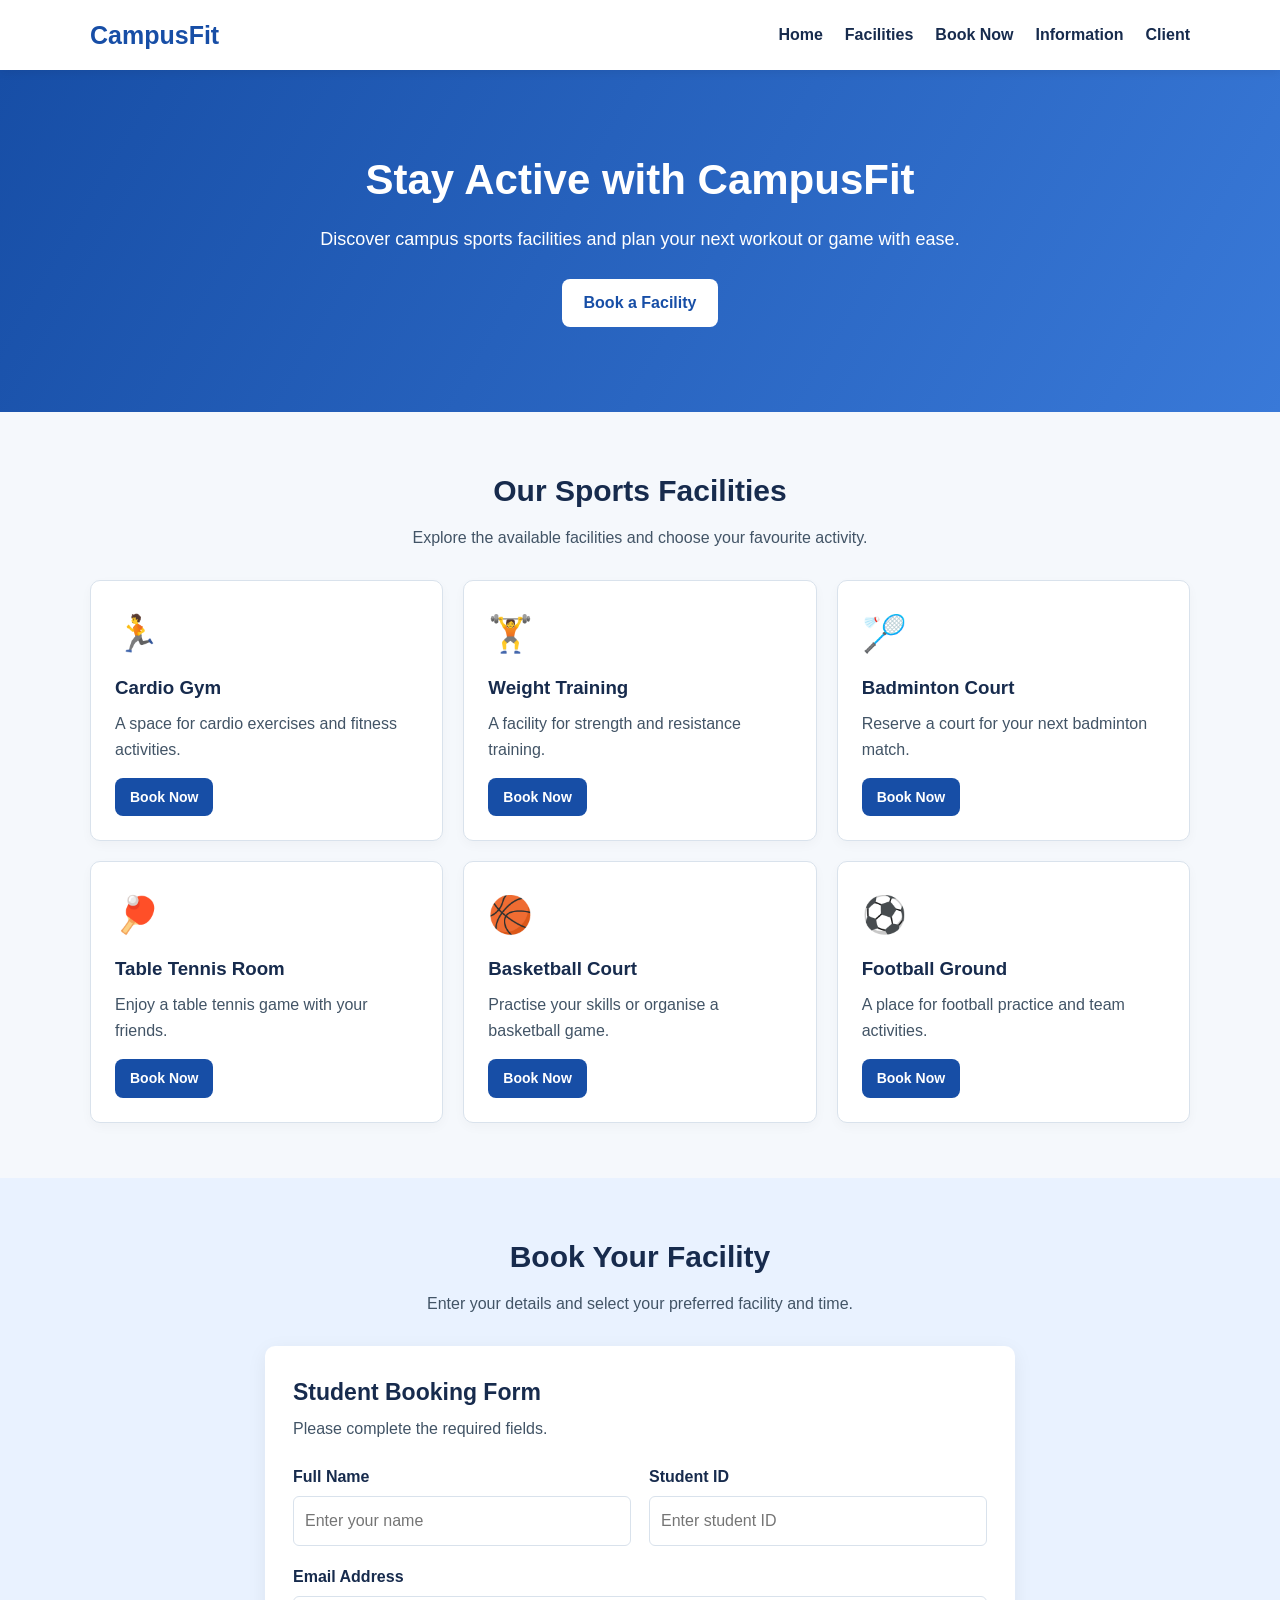
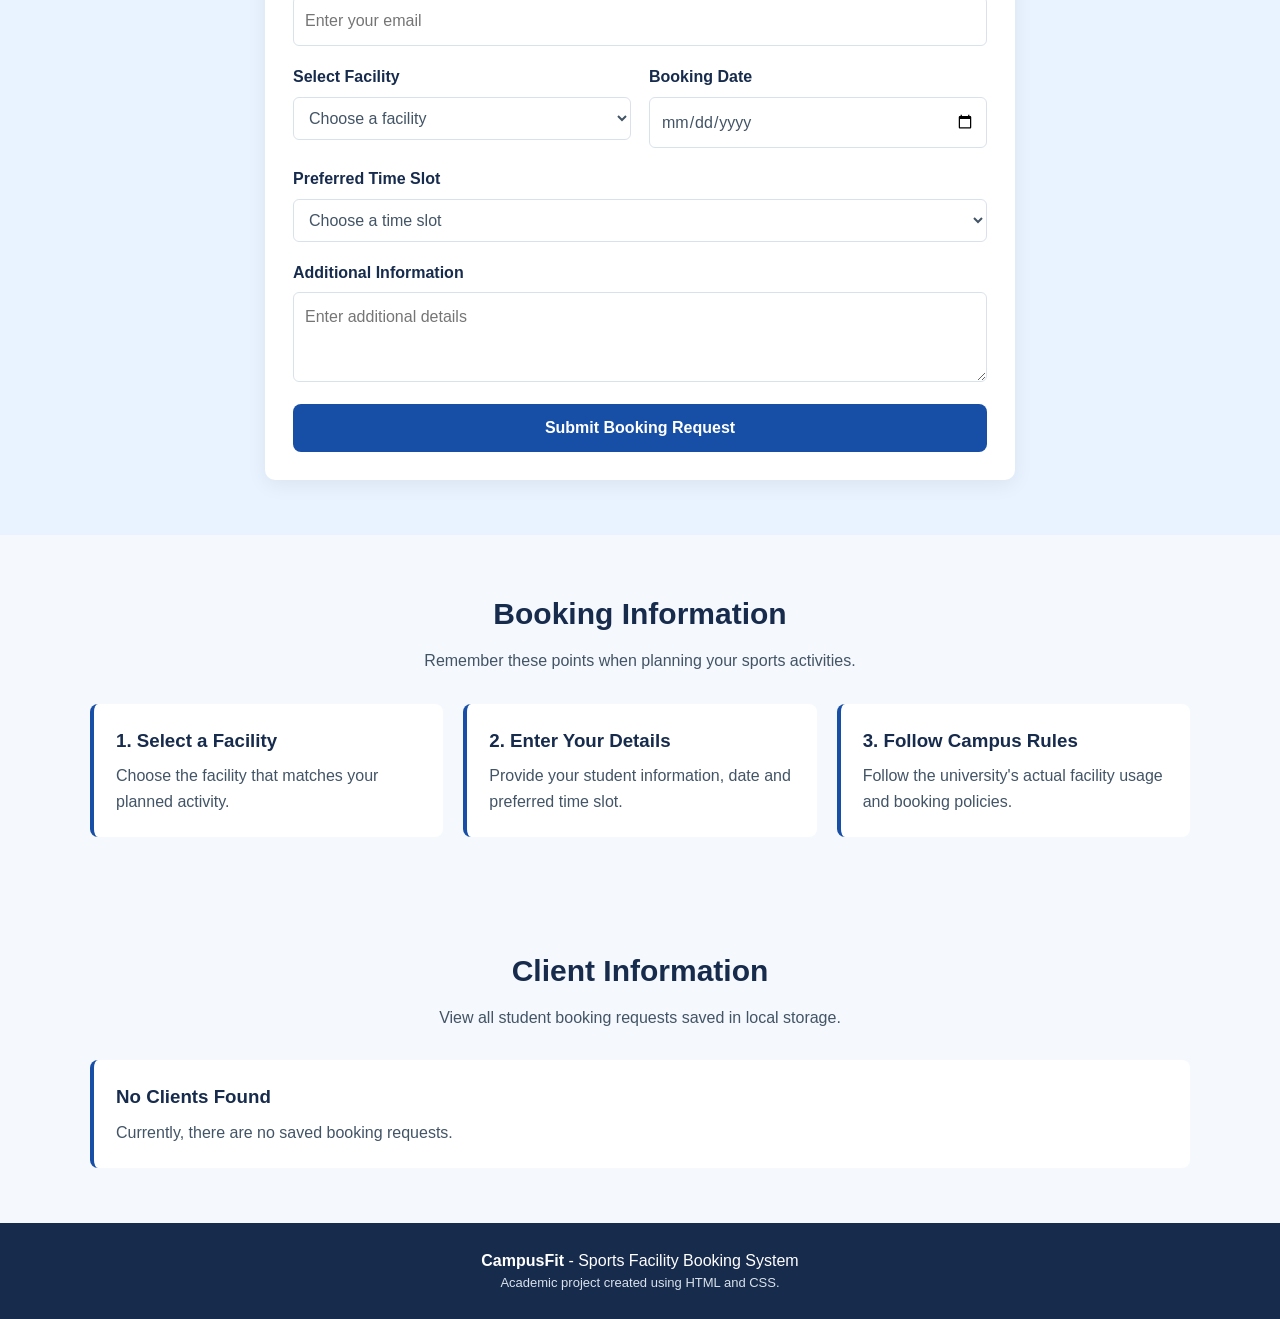
==== project.html @ b4b0943c "Add files via upload" ====
<!DOCTYPE html>
<html lang="en">

<head>
    <meta charset="UTF-8">
    <meta name="viewport" content="width=device-width, initial-scale=1.0">
    <title>CampusFit | Sports Facility Booking</title>

    <style>
        * {
            margin: 0;
            padding: 0;
            box-sizing: border-box;
        }

        :root {
            --primary: #174ea6;
            --light-blue: #e9f2ff;
            --dark: #172b4d;
            --white: #ffffff;
            --text: #425466;
            --border: #d9e2ec;
        }

        html {
            scroll-behavior: smooth;
        }

        body {
            font-family: Arial, sans-serif;
            background: #f5f8fc;
            color: var(--text);
            line-height: 1.6;
        }

        a {
            text-decoration: none;
            color: inherit;
        }

        button,
        input,
        select,
        textarea {
            font: inherit;
        }

        .container {
            width: 90%;
            max-width: 1100px;
            margin: auto;
        }

        .section {
            padding: 55px 0;
        }

        .section-title {
            color: var(--dark);
            text-align: center;
            font-size: 30px;
            margin-bottom: 10px;
        }

        .section-description {
            text-align: center;
            max-width: 650px;
            margin: 0 auto 30px;
        }


        .navbar {
            background: var(--white);
            box-shadow: 0 2px 10px #00000012;
            position: sticky;
            top: 0;
            z-index: 10;
        }

        .nav-container {
            display: flex;
            justify-content: space-between;
            align-items: center;
            gap: 20px;
            padding: 15px 0;
        }

        .logo {
            color: var(--primary);
            font-size: 25px;
            font-weight: bold;
        }

        .nav-links {
            display: flex;
            flex-wrap: wrap;
            gap: 22px;
        }

        .nav-links a {
            color: var(--dark);
            font-weight: bold;
            transition: color 0.3s;
        }

        .nav-links a:hover {
            color: var(--primary);
        }


        .hero {
            background: linear-gradient(120deg, #174ea6, #3979d8);
            color: var(--white);
            text-align: center;
            padding: 85px 20px;
        }

        .hero h1 {
            font-size: 42px;
            line-height: 1.2;
            margin-bottom: 20px;
        }

        .hero p {
            max-width: 650px;
            margin: 0 auto 25px;
            font-size: 18px;
        }


        .button {
            display: inline-block;
            background: var(--primary);
            color: var(--white);
            padding: 11px 22px;
            border: none;
            border-radius: 8px;
            font-weight: bold;
            cursor: pointer;
            transition: background 0.3s, transform 0.3s;
        }

        .hero .button {
            background: var(--white);
            color: var(--primary);
        }

        .button:hover {
            background: #0d3475;
            color: var(--white);
            transform: translateY(-2px);
        }

        .facilities-grid {
            display: grid;
            grid-template-columns: repeat(3, 1fr);
            gap: 20px;
        }

        .facility-card {
            background: var(--white);
            padding: 24px;
            border: 1px solid var(--border);
            border-radius: 10px;
            box-shadow: 0 4px 12px #00000008;
            transition: transform 0.3s, box-shadow 0.3s;
        }

        .facility-card:hover {
            transform: translateY(-5px);
            box-shadow: 0 8px 20px #00000018;
        }

        .facility-icon {
            font-size: 36px;
            margin-bottom: 10px;
        }

        .facility-card h3 {
            color: var(--dark);
            margin-bottom: 8px;
        }

        .facility-card p {
            margin-bottom: 16px;
        }

        .facility-card .button {
            padding: 8px 15px;
            font-size: 14px;
        }


        .booking-section {
            background: var(--light-blue);
        }

        .booking-box {
            max-width: 750px;
            margin: auto;
            padding: 28px;
            background: var(--white);
            border-radius: 10px;
            box-shadow: 0 5px 20px #00000010;
        }

        .booking-box h3 {
            color: var(--dark);
            font-size: 23px;
            margin-bottom: 5px;
        }

        .booking-note {
            margin-bottom: 22px;
        }

        .form-grid {
            display: grid;
            grid-template-columns: repeat(2, 1fr);
            gap: 18px;
        }

        .form-group {
            display: flex;
            flex-direction: column;
            gap: 7px;
        }

        .full-width {
            grid-column: 1 / -1;
        }

        .form-group label {
            color: var(--dark);
            font-weight: bold;
        }

        .form-group input,
        .form-group select,
        .form-group textarea {
            width: 100%;
            padding: 11px;
            border: 1px solid var(--border);
            border-radius: 6px;
            background: var(--white);
            color: var(--text);
        }

        .form-group input:focus,
        .form-group select:focus,
        .form-group textarea:focus {
            outline: 2px solid var(--primary);
        }

        .form-group textarea {
            min-height: 90px;
            resize: vertical;
        }

        .submit-button {
            width: 100%;
            margin-top: 22px;
        }


        .information-grid {
            display: grid;
            grid-template-columns: repeat(3, 1fr);
            gap: 20px;
        }

        .information-card {
            background: var(--white);
            padding: 22px;
            border-left: 4px solid var(--primary);
            border-radius: 8px;
        }

        .information-card h3 {
            color: var(--dark);
            margin-bottom: 8px;
        }


        .footer {
            background: var(--dark);
            color: var(--white);
            text-align: center;
            padding: 25px 15px;
        }

        .footer-note {
            font-size: 13px;
            color: #d9e2ec;
        }


        @media (max-width: 800px) {

            .facilities-grid,
            .information-grid {
                grid-template-columns: repeat(2, 1fr);
            }

            .nav-container {
                flex-direction: column;
            }

            .nav-links {
                justify-content: center;
            }

            .hero h1 {
                font-size: 34px;
            }
        }

        @media (max-width: 550px) {

            .facilities-grid,
            .information-grid,
            .form-grid {
                grid-template-columns: 1fr;
            }

            .full-width {
                grid-column: auto;
            }

            .hero {
                padding: 60px 15px;
            }

            .hero h1 {
                font-size: 28px;
            }

            .hero p {
                font-size: 16px;
            }

            .section {
                padding: 40px 0;
            }

            .section-title {
                font-size: 25px;
            }

            .booking-box {
                padding: 20px;
            }

            .nav-links {
                gap: 12px;
                font-size: 14px;
            }
        }
    </style>
</head>

<body>


    <header class="navbar">
        <div class="container nav-container">
            <a href="#home" class="logo">CampusFit</a>
            <nav class="nav-links">
                <a href="#home">Home</a>
                <a href="#facilities">Facilities</a>
                <a href="#booking">Book Now</a>
                <a href="#information">Information</a>
                <a href="#clients">Client</a>
            </nav>
        </div>
    </header>

    <main>


        <section class="hero" id="home">
            <div class="container">
                <h1>Stay Active with CampusFit</h1>
                <p>Discover campus sports facilities and plan your next workout or game with ease.</p>
                <a href="#booking" class="button">Book a Facility</a>
            </div>
        </section>


        <section class="section" id="facilities">
            <div class="container">
                <h2 class="section-title">Our Sports Facilities</h2>
                <p class="section-description">Explore the available facilities and choose your favourite activity.</p>

                <div class="facilities-grid">

                    <article class="facility-card">
                        <div class="facility-icon">🏃</div>
                        <h3>Cardio Gym</h3>
                        <p>A space for cardio exercises and fitness activities.</p>
                        <a href="#booking" class="button">Book Now</a>
                    </article>

                    <article class="facility-card">
                        <div class="facility-icon">🏋️</div>
                        <h3>Weight Training</h3>
                        <p>A facility for strength and resistance training.</p>
                        <a href="#booking" class="button">Book Now</a>
                    </article>

                    <article class="facility-card">
                        <div class="facility-icon">🏸</div>
                        <h3>Badminton Court</h3>
                        <p>Reserve a court for your next badminton match.</p>
                        <a href="#booking" class="button">Book Now</a>
                    </article>

                    <article class="facility-card">
                        <div class="facility-icon">🏓</div>
                        <h3>Table Tennis Room</h3>
                        <p>Enjoy a table tennis game with your friends.</p>
                        <a href="#booking" class="button">Book Now</a>
                    </article>

                    <article class="facility-card">
                        <div class="facility-icon">🏀</div>
                        <h3>Basketball Court</h3>
                        <p>Practise your skills or organise a basketball game.</p>
                        <a href="#booking" class="button">Book Now</a>
                    </article>

                    <article class="facility-card">
                        <div class="facility-icon">⚽</div>
                        <h3>Football Ground</h3>
                        <p>A place for football practice and team activities.</p>
                        <a href="#booking" class="button">Book Now</a>
                    </article>

                </div>
            </div>
        </section>


        <section class="section booking-section" id="booking">
            <div class="container">
                <h2 class="section-title">Book Your Facility</h2>
                <p class="section-description">Enter your details and select your preferred facility and time.</p>

                <div class="booking-box">
                    <h3>Student Booking Form</h3>
                    <p class="booking-note">Please complete the required fields.</p>

                    <form action="#" method="get">
                        <div class="form-grid">

                            <div class="form-group">
                                <label for="student-name">Full Name</label>
                                <input type="text" id="student-name" name="student-name" placeholder="Enter your name"
                                    required>
                            </div>

                            <div class="form-group">
                                <label for="student-id">Student ID</label>
                                <input type="text" id="student-id" name="student-id" placeholder="Enter student ID"
                                    required>
                            </div>

                            <div class="form-group full-width">
                                <label for="email">Email Address</label>
                                <input type="email" id="email" name="email" placeholder="Enter your email" required>
                            </div>

                            <div class="form-group">
                                <label for="facility">Select Facility</label>
                                <select id="facility" name="facility" required>
                                    <option value="">Choose a facility</option>
                                    <option value="cardio">Cardio Gym</option>
                                    <option value="weight">Weight Training</option>
                                    <option value="badminton">Badminton Court</option>
                                    <option value="table-tennis">Table Tennis Room</option>
                                    <option value="basketball">Basketball Court</option>
                                    <option value="football">Football Ground</option>
                                </select>
                            </div>

                            <div class="form-group">
                                <label for="booking-date">Booking Date</label>
                                <input type="date" id="booking-date" name="booking-date" required>
                            </div>

                            <div class="form-group full-width">
                                <label for="time-slot">Preferred Time Slot</label>
                                <select id="time-slot" name="time-slot" required>
                                    <option value="">Choose a time slot</option>
                                    <option value="morning">Morning: 8 AM - 10 AM</option>
                                    <option value="midday">Midday: 10 AM - 12 PM</option>
                                    <option value="afternoon">Afternoon: 2 PM - 4 PM</option>
                                    <option value="evening">Evening: 4 PM - 6 PM</option>
                                </select>
                            </div>

                            <div class="form-group full-width">
                                <label for="additional-info">Additional Information</label>
                                <textarea id="additional-info" name="additional-info"
                                    placeholder="Enter additional details"></textarea>
                            </div>

                        </div>

                        <button type="submit" class="button submit-button">Submit Booking Request</button>
                    </form>
                </div>
            </div>
        </section>


        <section class="section" id="information">
            <div class="container">
                <h2 class="section-title">Booking Information</h2>
                <p class="section-description">Remember these points when planning your sports activities.</p>

                <div class="information-grid">
                    <article class="information-card">
                        <h3>1. Select a Facility</h3>
                        <p>Choose the facility that matches your planned activity.</p>
                    </article>

                    <article class="information-card">
                        <h3>2. Enter Your Details</h3>
                        <p>Provide your student information, date and preferred time slot.</p>
                    </article>

                    <article class="information-card">
                        <h3>3. Follow Campus Rules</h3>
                        <p>Follow the university's actual facility usage and booking policies.</p>
                    </article>
                </div>
            </div>
        </section>

        <section class="section" id="clients">
            <div class="container">
                <h2 class="section-title">Client Information</h2>
                <p class="section-description">
                    View all student booking requests saved in local storage.
                </p>

                <div id="client-list"></div>
            </div>
        </section>

    </main>


    <footer class="footer">
        <div class="container">
            <p><strong>CampusFit</strong> - Sports Facility Booking System</p>
            <p class="footer-note">Academic project created using HTML and CSS.</p>
        </div>
    </footer>

</body>

</html>

<script>
    const facilityButtons = document.querySelectorAll(
        '.facility-card .button'
    );

    const facilitySelect = document.getElementById('facility');
    facilityButtons.forEach((button, index) => {
        button.addEventListener('click', function () {
            const facilityCard = button.closest('.facility-card');
            const facilityName = facilityCard.querySelector('h3').textContent;
            const options = Array.from(facilitySelect.options);
            const matchingOption = options.find(option =>
                option.textContent.trim() === facilityName.trim()
            );
            if (matchingOption) {
                facilitySelect.value = matchingOption.value;
            }
        });
    });

    const bookingForm = document.querySelector('.booking-box form');
    bookingForm.addEventListener('submit', function (event) {
        event.preventDefault();

        const booking = {
            name: document.getElementById('student-name').value,
            studentId: document.getElementById('student-id').value,
            email: document.getElementById('email').value,
            facility: facilitySelect.options[facilitySelect.selectedIndex].text,
            date: document.getElementById('booking-date').value,
            time: document.getElementById('time-slot').selectedOptions[0].text,
            additionalInfo: document.getElementById('additional-info').value,
            bookingDate: new Date().toLocaleString()
        };

        let clients = JSON.parse(localStorage.getItem('campusfitClients')) || [];
        clients.push(booking);
        localStorage.setItem('campusfitClients', JSON.stringify(clients));
        alert('Booking Request Saved Successfully!');
        bookingForm.reset();
        displayClients();
    });

    function displayClients() {
        const clientList = document.getElementById('client-list');
        const clients = JSON.parse(localStorage.getItem('campusfitClients')) || [];
        if (clients.length === 0) {
            clientList.innerHTML = `
            <div class="information-card">
                <h3>No Clients Found</h3>
                <p>Currently, there are no saved booking requests.</p>
            </div>
        `;
            return;
        }

        clientList.innerHTML = clients.map((client, index) => `
        <div class="facility-card" style="margin-bottom: 20px;">
            <h3>Client ${index + 1}: ${escapeHTML(client.name)}</h3>
            <p><strong>Student ID:</strong> ${escapeHTML(client.studentId)}</p>
            <p><strong>Email:</strong> ${escapeHTML(client.email)}</p>
            <p><strong>Facility:</strong> ${escapeHTML(client.facility)}</p>
            <p><strong>Booking Date:</strong> ${escapeHTML(client.date)}</p>
            <p><strong>Time Slot:</strong> ${escapeHTML(client.time)}</p>
            <p><strong>Additional Information:</strong> ${escapeHTML(client.additionalInfo || 'N/A')}</p>
            <p><strong>Request Submitted:</strong> ${escapeHTML(client.bookingDate)}</p>
            <button class="button" onclick="deleteClient(${index})">
                Delete Client
            </button>

        </div>
    `).join('');
    }

    function escapeHTML(value) {
        return String(value).replace(/[&<>"']/g, char => ({
            '&': '&amp;',
            '<': '&lt;',
            '>': '&gt;',
            '"': '&quot;',
            "'": '&#39;'
        })[char]);
    }


    function deleteClient(index) {
        let clients = JSON.parse(localStorage.getItem('campusfitClients')) || [];
        clients.splice(index, 1);
        localStorage.setItem('campusfitClients', JSON.stringify(clients));
        displayClients();
    }
    displayClients();

</script>
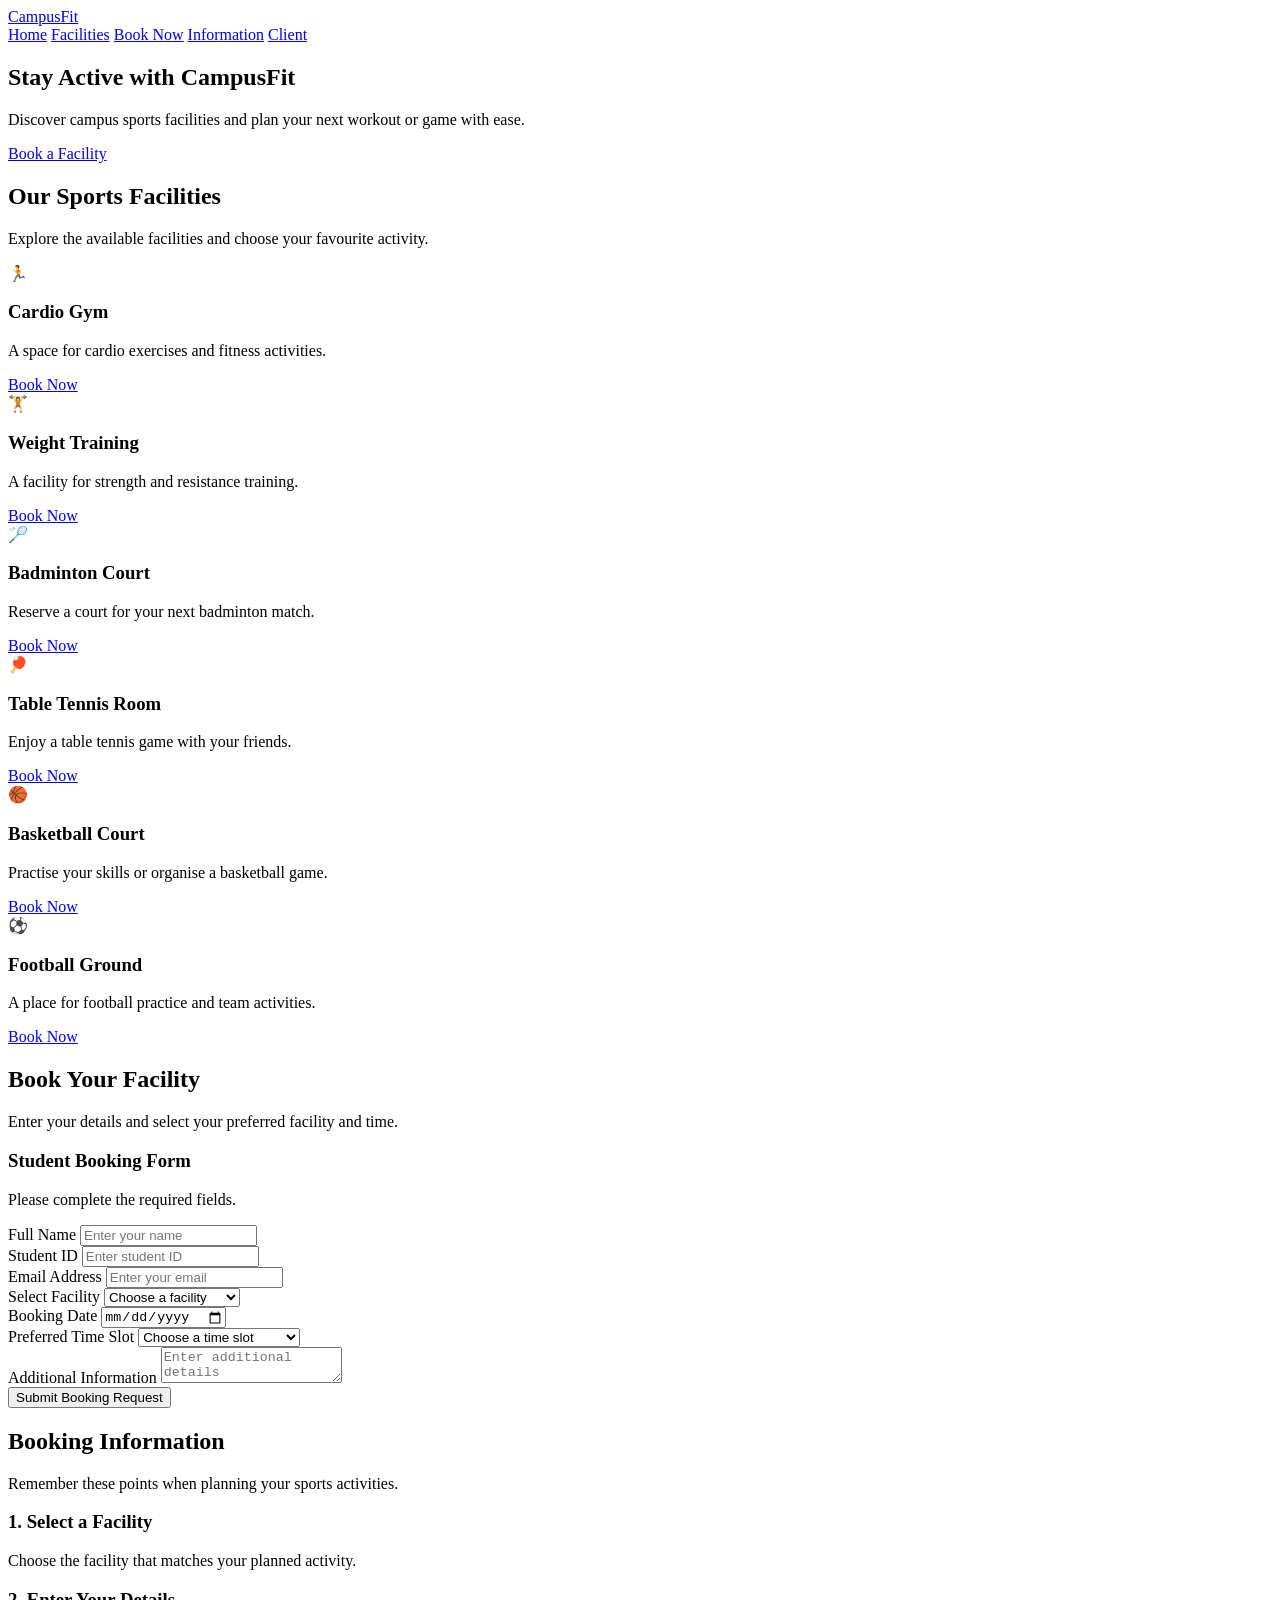
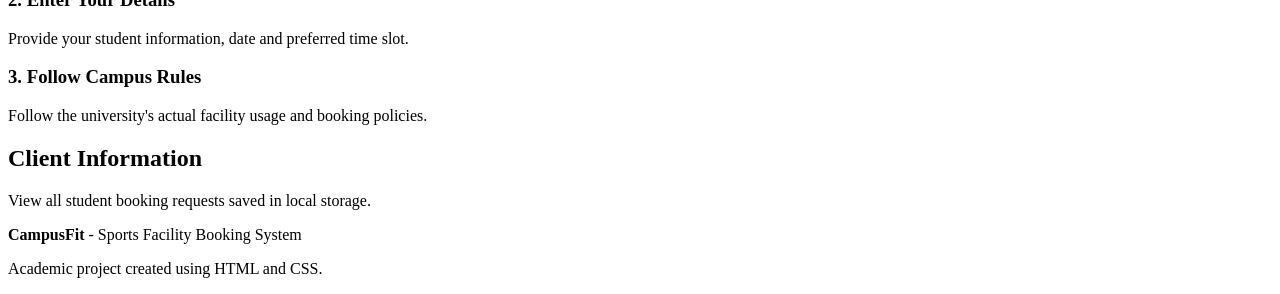
==== commit 33066294: "project.html" ====
--- a/project.html
+++ b/project.html
@@ -5,358 +5,6 @@
     <meta charset="UTF-8">
     <meta name="viewport" content="width=device-width, initial-scale=1.0">
     <title>CampusFit | Sports Facility Booking</title>
-
-    <style>
-        * {
-            margin: 0;
-            padding: 0;
-            box-sizing: border-box;
-        }
-
-        :root {
-            --primary: #174ea6;
-            --light-blue: #e9f2ff;
-            --dark: #172b4d;
-            --white: #ffffff;
-            --text: #425466;
-            --border: #d9e2ec;
-        }
-
-        html {
-            scroll-behavior: smooth;
-        }
-
-        body {
-            font-family: Arial, sans-serif;
-            background: #f5f8fc;
-            color: var(--text);
-            line-height: 1.6;
-        }
-
-        a {
-            text-decoration: none;
-            color: inherit;
-        }
-
-        button,
-        input,
-        select,
-        textarea {
-            font: inherit;
-        }
-
-        .container {
-            width: 90%;
-            max-width: 1100px;
-            margin: auto;
-        }
-
-        .section {
-            padding: 55px 0;
-        }
-
-        .section-title {
-            color: var(--dark);
-            text-align: center;
-            font-size: 30px;
-            margin-bottom: 10px;
-        }
-
-        .section-description {
-            text-align: center;
-            max-width: 650px;
-            margin: 0 auto 30px;
-        }
-
-
-        .navbar {
-            background: var(--white);
-            box-shadow: 0 2px 10px #00000012;
-            position: sticky;
-            top: 0;
-            z-index: 10;
-        }
-
-        .nav-container {
-            display: flex;
-            justify-content: space-between;
-            align-items: center;
-            gap: 20px;
-            padding: 15px 0;
-        }
-
-        .logo {
-            color: var(--primary);
-            font-size: 25px;
-            font-weight: bold;
-        }
-
-        .nav-links {
-            display: flex;
-            flex-wrap: wrap;
-            gap: 22px;
-        }
-
-        .nav-links a {
-            color: var(--dark);
-            font-weight: bold;
-            transition: color 0.3s;
-        }
-
-        .nav-links a:hover {
-            color: var(--primary);
-        }
-
-
-        .hero {
-            background: linear-gradient(120deg, #174ea6, #3979d8);
-            color: var(--white);
-            text-align: center;
-            padding: 85px 20px;
-        }
-
-        .hero h1 {
-            font-size: 42px;
-            line-height: 1.2;
-            margin-bottom: 20px;
-        }
-
-        .hero p {
-            max-width: 650px;
-            margin: 0 auto 25px;
-            font-size: 18px;
-        }
-
-
-        .button {
-            display: inline-block;
-            background: var(--primary);
-            color: var(--white);
-            padding: 11px 22px;
-            border: none;
-            border-radius: 8px;
-            font-weight: bold;
-            cursor: pointer;
-            transition: background 0.3s, transform 0.3s;
-        }
-
-        .hero .button {
-            background: var(--white);
-            color: var(--primary);
-        }
-
-        .button:hover {
-            background: #0d3475;
-            color: var(--white);
-            transform: translateY(-2px);
-        }
-
-        .facilities-grid {
-            display: grid;
-            grid-template-columns: repeat(3, 1fr);
-            gap: 20px;
-        }
-
-        .facility-card {
-            background: var(--white);
-            padding: 24px;
-            border: 1px solid var(--border);
-            border-radius: 10px;
-            box-shadow: 0 4px 12px #00000008;
-            transition: transform 0.3s, box-shadow 0.3s;
-        }
-
-        .facility-card:hover {
-            transform: translateY(-5px);
-            box-shadow: 0 8px 20px #00000018;
-        }
-
-        .facility-icon {
-            font-size: 36px;
-            margin-bottom: 10px;
-        }
-
-        .facility-card h3 {
-            color: var(--dark);
-            margin-bottom: 8px;
-        }
-
-        .facility-card p {
-            margin-bottom: 16px;
-        }
-
-        .facility-card .button {
-            padding: 8px 15px;
-            font-size: 14px;
-        }
-
-
-        .booking-section {
-            background: var(--light-blue);
-        }
-
-        .booking-box {
-            max-width: 750px;
-            margin: auto;
-            padding: 28px;
-            background: var(--white);
-            border-radius: 10px;
-            box-shadow: 0 5px 20px #00000010;
-        }
-
-        .booking-box h3 {
-            color: var(--dark);
-            font-size: 23px;
-            margin-bottom: 5px;
-        }
-
-        .booking-note {
-            margin-bottom: 22px;
-        }
-
-        .form-grid {
-            display: grid;
-            grid-template-columns: repeat(2, 1fr);
-            gap: 18px;
-        }
-
-        .form-group {
-            display: flex;
-            flex-direction: column;
-            gap: 7px;
-        }
-
-        .full-width {
-            grid-column: 1 / -1;
-        }
-
-        .form-group label {
-            color: var(--dark);
-            font-weight: bold;
-        }
-
-        .form-group input,
-        .form-group select,
-        .form-group textarea {
-            width: 100%;
-            padding: 11px;
-            border: 1px solid var(--border);
-            border-radius: 6px;
-            background: var(--white);
-            color: var(--text);
-        }
-
-        .form-group input:focus,
-        .form-group select:focus,
-        .form-group textarea:focus {
-            outline: 2px solid var(--primary);
-        }
-
-        .form-group textarea {
-            min-height: 90px;
-            resize: vertical;
-        }
-
-        .submit-button {
-            width: 100%;
-            margin-top: 22px;
-        }
-
-
-        .information-grid {
-            display: grid;
-            grid-template-columns: repeat(3, 1fr);
-            gap: 20px;
-        }
-
-        .information-card {
-            background: var(--white);
-            padding: 22px;
-            border-left: 4px solid var(--primary);
-            border-radius: 8px;
-        }
-
-        .information-card h3 {
-            color: var(--dark);
-            margin-bottom: 8px;
-        }
-
-
-        .footer {
-            background: var(--dark);
-            color: var(--white);
-            text-align: center;
-            padding: 25px 15px;
-        }
-
-        .footer-note {
-            font-size: 13px;
-            color: #d9e2ec;
-        }
-
-
-        @media (max-width: 800px) {
-
-            .facilities-grid,
-            .information-grid {
-                grid-template-columns: repeat(2, 1fr);
-            }
-
-            .nav-container {
-                flex-direction: column;
-            }
-
-            .nav-links {
-                justify-content: center;
-            }
-
-            .hero h1 {
-                font-size: 34px;
-            }
-        }
-
-        @media (max-width: 550px) {
-
-            .facilities-grid,
-            .information-grid,
-            .form-grid {
-                grid-template-columns: 1fr;
-            }
-
-            .full-width {
-                grid-column: auto;
-            }
-
-            .hero {
-                padding: 60px 15px;
-            }
-
-            .hero h1 {
-                font-size: 28px;
-            }
-
-            .hero p {
-                font-size: 16px;
-            }
-
-            .section {
-                padding: 40px 0;
-            }
-
-            .section-title {
-                font-size: 25px;
-            }
-
-            .booking-box {
-                padding: 20px;
-            }
-
-            .nav-links {
-                gap: 12px;
-                font-size: 14px;
-            }
-        }
-    </style>
 </head>
 
 <body>
@@ -562,98 +210,3 @@
 </body>
 
 </html>
-
-<script>
-    const facilityButtons = document.querySelectorAll(
-        '.facility-card .button'
-    );
-
-    const facilitySelect = document.getElementById('facility');
-    facilityButtons.forEach((button, index) => {
-        button.addEventListener('click', function () {
-            const facilityCard = button.closest('.facility-card');
-            const facilityName = facilityCard.querySelector('h3').textContent;
-            const options = Array.from(facilitySelect.options);
-            const matchingOption = options.find(option =>
-                option.textContent.trim() === facilityName.trim()
-            );
-            if (matchingOption) {
-                facilitySelect.value = matchingOption.value;
-            }
-        });
-    });
-
-    const bookingForm = document.querySelector('.booking-box form');
-    bookingForm.addEventListener('submit', function (event) {
-        event.preventDefault();
-
-        const booking = {
-            name: document.getElementById('student-name').value,
-            studentId: document.getElementById('student-id').value,
-            email: document.getElementById('email').value,
-            facility: facilitySelect.options[facilitySelect.selectedIndex].text,
-            date: document.getElementById('booking-date').value,
-            time: document.getElementById('time-slot').selectedOptions[0].text,
-            additionalInfo: document.getElementById('additional-info').value,
-            bookingDate: new Date().toLocaleString()
-        };
-
-        let clients = JSON.parse(localStorage.getItem('campusfitClients')) || [];
-        clients.push(booking);
-        localStorage.setItem('campusfitClients', JSON.stringify(clients));
-        alert('Booking Request Saved Successfully!');
-        bookingForm.reset();
-        displayClients();
-    });
-
-    function displayClients() {
-        const clientList = document.getElementById('client-list');
-        const clients = JSON.parse(localStorage.getItem('campusfitClients')) || [];
-        if (clients.length === 0) {
-            clientList.innerHTML = `
-            <div class="information-card">
-                <h3>No Clients Found</h3>
-                <p>Currently, there are no saved booking requests.</p>
-            </div>
-        `;
-            return;
-        }
-
-        clientList.innerHTML = clients.map((client, index) => `
-        <div class="facility-card" style="margin-bottom: 20px;">
-            <h3>Client ${index + 1}: ${escapeHTML(client.name)}</h3>
-            <p><strong>Student ID:</strong> ${escapeHTML(client.studentId)}</p>
-            <p><strong>Email:</strong> ${escapeHTML(client.email)}</p>
-            <p><strong>Facility:</strong> ${escapeHTML(client.facility)}</p>
-            <p><strong>Booking Date:</strong> ${escapeHTML(client.date)}</p>
-            <p><strong>Time Slot:</strong> ${escapeHTML(client.time)}</p>
-            <p><strong>Additional Information:</strong> ${escapeHTML(client.additionalInfo || 'N/A')}</p>
-            <p><strong>Request Submitted:</strong> ${escapeHTML(client.bookingDate)}</p>
-            <button class="button" onclick="deleteClient(${index})">
-                Delete Client
-            </button>
-
-        </div>
-    `).join('');
-    }
-
-    function escapeHTML(value) {
-        return String(value).replace(/[&<>"']/g, char => ({
-            '&': '&amp;',
-            '<': '&lt;',
-            '>': '&gt;',
-            '"': '&quot;',
-            "'": '&#39;'
-        })[char]);
-    }
-
-
-    function deleteClient(index) {
-        let clients = JSON.parse(localStorage.getItem('campusfitClients')) || [];
-        clients.splice(index, 1);
-        localStorage.setItem('campusfitClients', JSON.stringify(clients));
-        displayClients();
-    }
-    displayClients();
-
-</script>
